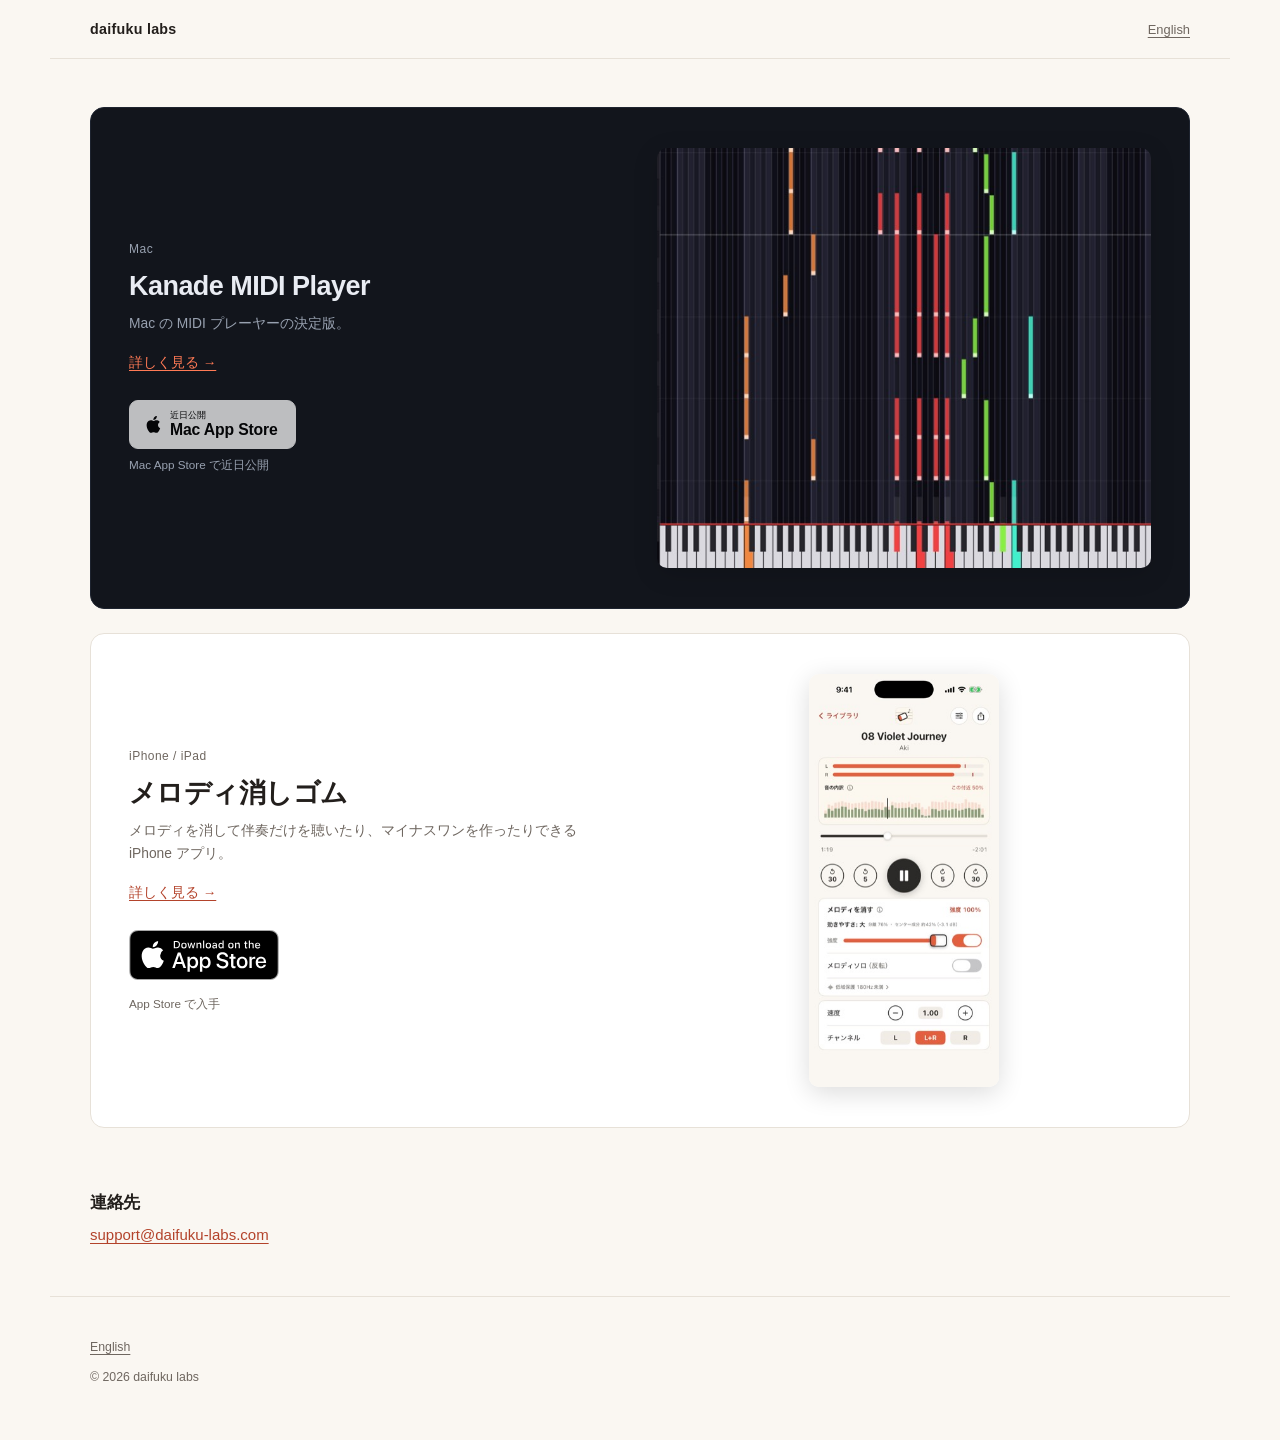
==== index.html @ a234b211 "deploy 2026-09-22 source: 787e659" ====
<!DOCTYPE html>
<html lang="ja">
<head>
<meta charset="utf-8">
<meta name="viewport" content="width=device-width, initial-scale=1">
<title>daifuku labs｜iPhone と Mac のアプリ</title>
<meta name="description" content="メロディ消しゴム（iPhone）と Kanade MIDI Player（Mac）を作っています。">
<link rel="canonical" href="https://daifuku-labs.com/">
<link rel="alternate" hreflang="ja" href="https://daifuku-labs.com/">
<link rel="alternate" hreflang="en" href="https://daifuku-labs.com/en/">
<link rel="alternate" hreflang="x-default" href="https://daifuku-labs.com/en/">
<meta property="og:type" content="website">
<meta property="og:site_name" content="daifuku labs">
<meta property="og:title" content="daifuku labs｜iPhone と Mac のアプリ">
<meta property="og:description" content="メロディ消しゴム（iPhone）と Kanade MIDI Player（Mac）を作っています。">
<meta property="og:url" content="https://daifuku-labs.com/">
<meta property="og:image" content="https://daifuku-labs.com/assets/og/top.jpg">
<meta property="og:locale" content="ja_JP">
<meta name="twitter:card" content="summary_large_image">
<link rel="stylesheet" href="/assets/site.css">
<script defer src="https://static.cloudflareinsights.com/beacon.min.js" data-cf-beacon='{"token": "9dd29a2d1fa041be908ff33ad7f03ffd"}'></script>
</head>
<body class="tone-y p-top">
<a class="skip" href="#main">本文へスキップ</a>
<header class="nav"><h1 class="brand"><a href="/">daifuku labs</a></h1><nav class="navlinks"><a href="/en/" hreflang="en" lang="en">English</a></nav></header>
<main id="main">
<section class="rows">
  <article class="row kanade">
    <div class="row-txt">
      <p class="plat">Mac</p>
      <h2><a href="/kanade/">Kanade MIDI Player</a></h2>
      <p class="tag">Mac の MIDI プレーヤーの決定版。</p>
      <p class="more"><a href="/kanade/">詳しく見る &rarr;</a></p>
      <div class="cta"><span class="badge-wrap soon"><a class="badge badge-mac" data-href="KANADE_APP_STORE_URL?pt=PROVIDER_TOKEN&amp;ct=site-top-card&amp;mt=8"><svg class="b-apple" viewBox="0 0 16 20" aria-hidden="true" focusable="false"><path fill="currentColor" d="M13.2 10.6c0-2 1.6-3 1.7-3.1-0.9-1.4-2.4-1.5-2.9-1.6-1.2-0.1-2.4 0.7-3 0.7-0.6 0-1.6-0.7-2.6-0.7-1.3 0-2.6 0.8-3.3 2-1.4 2.4-0.4 6 1 8 0.7 1 1.5 2.1 2.5 2 1 0 1.4-0.6 2.6-0.61.2 0 1.5 0.6 2.6 0.6 1.1 0 1.8-1 2.4-2 0.8-1.1 1.1-2.2 1.1-2.3 0 0-2.1-0.8-2.1-3zM11.3 4.6c0.5-0.7 0.9-1.6 0.8-2.6-0.8 0-1.8 0.5-2.4 1.2-0.5 0.6-1 1.6-0.8 2.5 0.9 0.1 1.8-0.4 2.4-1.1z"/></svg><span class="b-txt"><small><span class="n-soon">近日公開</span><span class="n-live">Download on the</span></small><b>Mac App Store</b></span></a><span class="badge-note"><span class="n-soon">Mac App Store で近日公開</span><span class="n-live">Mac App Store で入手</span></span></span></div>
    </div>
    <figure class="row-img mac"><img class="" src="/assets/img/kanade/hero-still.jpg" srcset="/assets/img/kanade/hero-still.jpg 1x, /assets/img/kanade/hero-still@2x.jpg 2x" width="620" height="528" alt="鍵盤に向かって落ちてくるノーツ" decoding="async"></figure>
  </article>
  <article class="row melody-eraser">
    <div class="row-txt">
      <p class="plat">iPhone / iPad</p>
      <h2><a href="/melody-eraser/">メロディ消しゴム</a></h2>
      <p class="tag">メロディを消して伴奏だけを聴いたり、マイナスワンを作ったりできる iPhone アプリ。</p>
      <p class="more"><a href="/melody-eraser/">詳しく見る &rarr;</a></p>
      <div class="cta"><span class="badge-wrap"><a class="badge" href="https://apps.apple.com/app/apple-store/id6797349496?pt=129254985&amp;ct=site&amp;mt=8"><img src="/assets/img/appstore-badge.svg" alt="App Store で入手" width="150" height="50"></a><span class="badge-note">App Store で入手</span></span></div>
    </div>
    <figure class="row-img phone"><img class="" src="/assets/img/melody-eraser/player.jpg" srcset="/assets/img/melody-eraser/player.jpg 1x, /assets/img/melody-eraser/player@2x.jpg 2x" width="300" height="652" alt="再生画面の「メロディを消す」カード。強度スライダが 100% になっている" loading="lazy" decoding="async"></figure>
  </article>
</section>
<section class="contact"><h2>連絡先</h2><p><a href="mailto:support@daifuku-labs.com">support@daifuku-labs.com</a></p></section>
</main>
<footer class="foot"><nav><a href="/en/">English</a></nav><p class="copy">&copy; 2026 daifuku labs</p></footer>
</body>
</html>
---- assets/site.css ----
/* daifuku-labs.com — 製品紹介ページの共通スタイル
 *
 * マークアップは 2 つのトーンで共通。見た目は <body> のクラス 1 つで切り替える。
 *   .tone-y … 採用案（製品ごとに世界観。トップ＝紙色／メロディ消しゴム＝暖色／Kanade＝ダーク。
 *              画像とテキストの左右交互。スマホ幅では画面下に固定の App Store バッジ）
 *   .tone-x … 予備案（全ページ白基調で統一。中央揃えの縦積み。固定バッジなし）
 * 製品ごとの色は .p-top / .p-melody-eraser / .p-kanade が担う。
 * JavaScript は使わない。固定バッジは position: sticky だけで実現している。
 */

/* ───────────────────────────────── 土台 */
:root { color-scheme: light; }
*, *::before, *::after { box-sizing: border-box; }
html { -webkit-text-size-adjust: 100%; }

body {
  margin: 0;
  font: 15px/1.7 -apple-system, BlinkMacSystemFont, "Hiragino Sans", "Yu Gothic", sans-serif;
  background: var(--bg);
  color: var(--fg);
}
img, video { display: block; width: 100%; height: auto; }
a { color: inherit; text-decoration: none; }
h1, h2 { letter-spacing: -.02em; line-height: 1.28; margin: 0; font-weight: 700; }
p { margin: .6em 0 0; }

.skip { position: absolute; left: -9999px; }
.skip:focus { left: 16px; top: 10px; z-index: 10; background: var(--fg); color: var(--bg);
              padding: 8px 14px; border-radius: 6px; }

/* ───────────────────────────────── トーン（色） */
.tone-x { --bg: #fff; --fg: #1d1d1f; --sub: #6e6e73; --acc: #b3432b;
          --card: #f5f5f7; --line: #e3e0dc; --shadow: 0 6px 26px rgba(0,0,0,.14);
          --sticky-bg: rgba(255,255,255,.93); }
.tone-y { --bg: #faf7f2; --fg: #231f1c; --sub: #6f6760; --acc: #b3432b;
          --card: #fff; --line: #e7e1d8; --shadow: 0 6px 26px rgba(0,0,0,.14);
          --sticky-bg: rgba(255,255,255,.93); }
.tone-y.p-melody-eraser { --bg: #faf6f0; }
.tone-y.p-kanade { --bg: #0c0e13; --card: #151922; --fg: #e9ecf3; --sub: #98a1b0;
                   --line: #232936; --acc: #ff7a55; --shadow: 0 10px 40px rgba(0,0,0,.6);
                   --sticky-bg: rgba(12,14,19,.93); color-scheme: dark; }

/* ───────────────────────────────── 共通の部品 */
.nav { display: flex; justify-content: space-between; align-items: center;
       padding: 14px 20px; border-bottom: 1px solid var(--line); }
.brand { font-weight: 600; font-size: .95em; letter-spacing: .02em; }
/* トップ 2 本だけ、ヘッダーのブランド名が h1（製品ページと違ってヒーローに見出しが無く、
   このままでは h1 のないページになる）。font-size / font-weight / letter-spacing / margin は
   上の .brand と h1, h2 の指定がそのまま効くので、残る line-height 1.28 だけを打ち消して
   他ページの a.brand とまったく同じ描画に戻す。 */
h1.brand { line-height: inherit; }
.navlinks a { font-size: .86em; color: var(--sub); text-decoration: underline;
              text-underline-offset: 3px; }
.eyebrow { font-size: .82em; color: var(--sub); margin: 0 0 .9em; letter-spacing: .04em; }
.sub { color: var(--sub); font-size: 1.02em; margin-top: .9em; }
.plat { font-size: .8em; color: var(--sub); margin: 0; letter-spacing: .04em; }

/* App Store バッジ。メロディ消しゴムは Apple 公式バッジ SVG、
   Kanade は審査中なのでリンクにしていない（.soon が外れると入手表記に変わる）。 */
.cta { margin-top: 1.7em; }
.badge-wrap { display: inline-block; }
.badge { display: inline-flex; align-items: center; gap: 9px; }
.badge img { width: 150px; height: 50px; }
.badge-mac { background: #000; color: #fff; border: 1px solid #000; border-radius: 9px;
             padding: 9px 17px 9px 14px; }
.tone-y.p-kanade .badge-mac { background: #fff; color: #000; border-color: #fff; }
.b-apple { width: 17px; height: 21px; flex: none; }
.b-txt { display: block; text-align: left; line-height: 1.14; }
.b-txt small { display: block; font-size: .62em; letter-spacing: .01em; }
.b-txt b { display: block; font-size: 1.05em; font-weight: 600; letter-spacing: -.01em; }
.badge-note { display: block; font-size: .78em; color: var(--sub); margin-top: .5em; }
/* バッジ直下の補足行が 2 行続くとき（入手表記＋対応言語）は 2 行目を詰める */
.badge-note + .badge-note { margin-top: .15em; }
.badge-wrap.soon .badge { opacity: .72; cursor: default; }
.badge-wrap.soon .n-live { display: none; }
.badge-wrap:not(.soon) .n-soon { display: none; }

/* スクリーンショット */
.shot { margin: 0; }
.shot img, .shot video { border-radius: 14px; }
.shot.phone { max-width: 250px; margin-inline: auto; }
.shot.phone img { border-radius: 20px; box-shadow: var(--shadow); }
.shot.wide { max-width: 440px; margin-inline: auto; }
.shot.mac img, .shot.mac video, .shot.macnarrow img { box-shadow: var(--shadow); }
.tone-y.p-kanade .shot img, .tone-y.p-kanade .shot video { border-radius: 10px; }
.shot.macnarrow { max-width: 440px; margin-inline: auto; }

/* 対応形式の表 */
.fmt { list-style: none; padding: 0; margin: 1.4em 0 0; }
.fmt li { display: flex; gap: 14px; padding: 11px 0; border-top: 1px solid var(--line);
          font-size: .93em; }
.fmt li b { min-width: 74px; }
.fmt li span { color: var(--sub); font-family: ui-monospace, Menlo, monospace; font-size: .92em; }

/* フッタ */
.foot { padding: 34px 20px 44px; border-top: 1px solid var(--line); margin-top: 48px;
        font-size: .82em; color: var(--sub); }
.foot .fine, .foot .tm { margin: 0 0 1em; line-height: 1.7; max-width: 62em; }
.foot nav { margin-bottom: .8em; }
.foot nav a { display: inline-block; margin-right: 16px; text-decoration: underline;
              text-underline-offset: 3px; }
.foot .copy { margin: 0; }

/* スマホ幅だけ画面下に固定する CTA（案 Y のみ・JS なし） */
.sticky-cta { position: sticky; bottom: 0; background: var(--sticky-bg);
              -webkit-backdrop-filter: blur(12px); backdrop-filter: blur(12px);
              border-top: 1px solid var(--line); padding: 10px 16px; text-align: center; }
.sticky-cta .badge-note { display: none; }
.tone-x .sticky-cta { display: none; }

/* ───────────────────────────────── 案 Y の配置 */
.tone-y .tophero { padding: 64px 22px 12px; }
.tone-y .tophero h1 { font-size: 2.1em; }
.tone-y .rows { padding: 22px 22px 0; display: grid; gap: 18px; }
/* 見出しを置かないトップ（.rows が main の先頭）では、ヘッダ直下の余白をここで作る */
main > .rows:first-child { padding-top: 26px; }
.tone-y .row { background: var(--card); border: 1px solid var(--line); border-radius: 14px;
               padding: 26px 22px; overflow: hidden; }
.tone-y .row.kanade { background: #12151c; border-color: #1e2430; color: #e9ecf3;
                      --sub: #98a1b0; --acc: #ff7a55; }
.tone-y .row.kanade .badge-mac { background: #fff; color: #000; border-color: #fff; }
.tone-y .row h2 { font-size: 1.25em; margin-top: .35em; }
.tone-y .row .tag { color: var(--sub); font-size: .92em; }
.tone-y .row .more { margin-top: .9em; }
.tone-y .row .more a { color: var(--acc); font-size: .9em; text-decoration: underline;
                       text-underline-offset: 3px; }
.tone-y .row-img { margin: 1.6em 0 0; }
.tone-y .row-img.phone { max-width: 150px; }
.tone-y .row-img img { border-radius: 10px; box-shadow: var(--shadow); }
.tone-y .contact { padding: 46px 22px 0; }
.tone-y .contact h2 { font-size: 1.1em; }
.tone-y .contact a { color: var(--acc); text-decoration: underline; text-underline-offset: 3px; }

.tone-y .hero { padding: 54px 22px 0; }
.tone-y .hero h1 { font-size: 2.2em; }
.tone-y .heroshot { margin-top: 2.4em; }
.tone-y .feat { padding: 56px 22px 0; }
.tone-y .feat h2 { font-size: 1.5em; }
.tone-y .feat p { color: var(--sub); }
.tone-y .feat .shot { margin-top: 1.5em; }
.tone-y .fmt-sec { padding: 56px 22px 0; }
.tone-y .fmt-sec h2 { font-size: 1.5em; }
.tone-y .close { padding: 64px 22px 54px; margin-top: 60px; background: var(--card);
                 text-align: center; }
.tone-y.p-kanade .close { background: #12151c; }
.tone-y .close h2 { font-size: 1.5em; }
.tone-y .close p { color: var(--sub); }

/* ───────────────────────────────── 案 X の配置（中央揃え・縦積み・トーン統一） */
.tone-x .tophero { padding: 62px 22px 10px; text-align: center; }
.tone-x .tophero h1 { font-size: 2.05em; }
.tone-x .tophero .sub { max-width: 30em; margin-inline: auto; }
.tone-x .rows { padding: 26px 22px 0; display: grid; gap: 22px; }
.tone-x .row { background: var(--card); border-radius: 16px; padding: 30px 24px 26px;
               text-align: center; }
.tone-x .row h2 { font-size: 1.22em; margin-top: 1em; }
.tone-x .row .tag { color: var(--sub); font-size: .92em; }
.tone-x .row .more a { color: var(--acc); font-size: .9em; }
.tone-x .row-img { margin: 0 0 .4em; }
.tone-x .row-img.phone { max-width: 160px; margin-inline: auto; }
.tone-x .row-img img { border-radius: 12px; }
.tone-x .contact { padding: 46px 22px 0; text-align: center; }
.tone-x .contact h2 { font-size: 1.1em; }
.tone-x .contact a { color: var(--acc); text-decoration: underline; text-underline-offset: 3px; }

.tone-x .hero { padding: 62px 22px 10px; text-align: center; }
.tone-x .hero h1 { font-size: 2.05em; }
.tone-x .hero .cta { margin-bottom: 2.6em; }
.tone-x .heroshot { margin-top: 2.2em; }
.tone-x .feat { padding: 62px 22px 0; text-align: center; max-width: 720px;
                margin-inline: auto; }
.tone-x .feat h2 { font-size: 1.55em; }
.tone-x .feat p { color: var(--sub); max-width: 30em; margin-inline: auto; }
.tone-x .feat .shot { margin-top: 1.8em; }
.tone-x .fmt-sec { padding: 62px 22px 0; max-width: 620px; margin-inline: auto;
                   text-align: center; }
.tone-x .fmt-sec h2 { font-size: 1.55em; }
.tone-x .fmt li { text-align: left; }
.tone-x .close { padding: 76px 22px 20px; text-align: center; background: var(--card);
                 margin-top: 68px; }
.tone-x .close h2 { font-size: 1.5em; }
.tone-x .close p { color: var(--sub); }

/* ───────────────────────────────── 広い画面 */
@media (min-width: 700px) {
  .nav { padding: 16px 40px; }
  .foot { padding: 40px 40px 52px; }

  /* 案 Y: 左右交互の 2 カラム。固定バッジは出さない */
  .tone-y .tophero { padding: 96px 40px 20px; }
  .tone-y .tophero h1 { font-size: 3.2em; }
  .tone-y .tophero .sub { max-width: 34em; }
  .tone-y .rows { padding: 34px 40px 0; gap: 24px; }
  main > .rows:first-child { padding-top: 48px; }
  .tone-y .row { display: grid; grid-template-columns: 1fr 1fr; gap: 34px; align-items: center;
                 padding: 40px 38px; }
  .tone-y .row h2 { font-size: 1.8em; }
  .tone-y .row-img { margin: 0; }
  .tone-y .row-img.phone { max-width: 190px; margin-inline: auto; }
  .tone-y .contact { padding: 64px 40px 0; }
  .tone-y .hero { display: grid; grid-template-columns: 1fr 1.15fr; gap: 40px;
                  align-items: center; padding: 84px 40px 0; }
  .tone-y .hero h1 { font-size: 3.3em; }
  .tone-y .heroshot { margin-top: 0; }
  .tone-y .heroshot.phone { max-width: 268px; }
  .tone-y .feat { display: grid; grid-template-columns: 1fr 1.2fr; gap: 44px;
                  align-items: center; padding: 96px 40px 0; }
  .tone-y .feat.rev .feat-txt { order: 2; }
  .tone-y .feat h2 { font-size: 2em; }
  .tone-y .feat .shot { margin-top: 0; }
  .tone-y .feat .shot.phone { max-width: 260px; }
  .tone-y .feat .shot.wide { max-width: 100%; }
  .tone-y .fmt-sec { padding: 96px 40px 0; max-width: 620px; }
  .tone-y .close { padding: 96px 40px 84px; }
  .tone-y .close h2 { font-size: 2.2em; }
  .tone-y .sticky-cta { display: none; }

  /* 案 X: 中央揃えのまま余白と文字を大きく */
  .tone-x .hero h1, .tone-x .tophero h1 { font-size: 3.1em; }
  .tone-x .hero, .tone-x .tophero { padding-top: 88px; }
  .tone-x .feat h2 { font-size: 2.05em; }
  .tone-x .feat { padding-top: 92px; }
  .tone-x .shot.phone { max-width: 292px; }
  .tone-x .shot.wide { max-width: 560px; }
  .tone-x .shot.mac { max-width: 860px; margin-inline: auto; }
  .tone-x .rows { grid-template-columns: 1fr 1fr; padding: 40px 34px 0; gap: 28px;
                  align-items: start; }
  .tone-x .close h2 { font-size: 2em; }
}

/* 画面全体の幅を抑える（大きいディスプレイで 1 行が長くなりすぎないように） */
@media (min-width: 1280px) {
  .nav, main > section, .foot { max-width: 1180px; margin-inline: auto; }
  .tone-y .close, .tone-x .close { max-width: none; }
  .tone-y .close > *, .tone-x .close > * { max-width: 1180px; margin-inline: auto; }
}
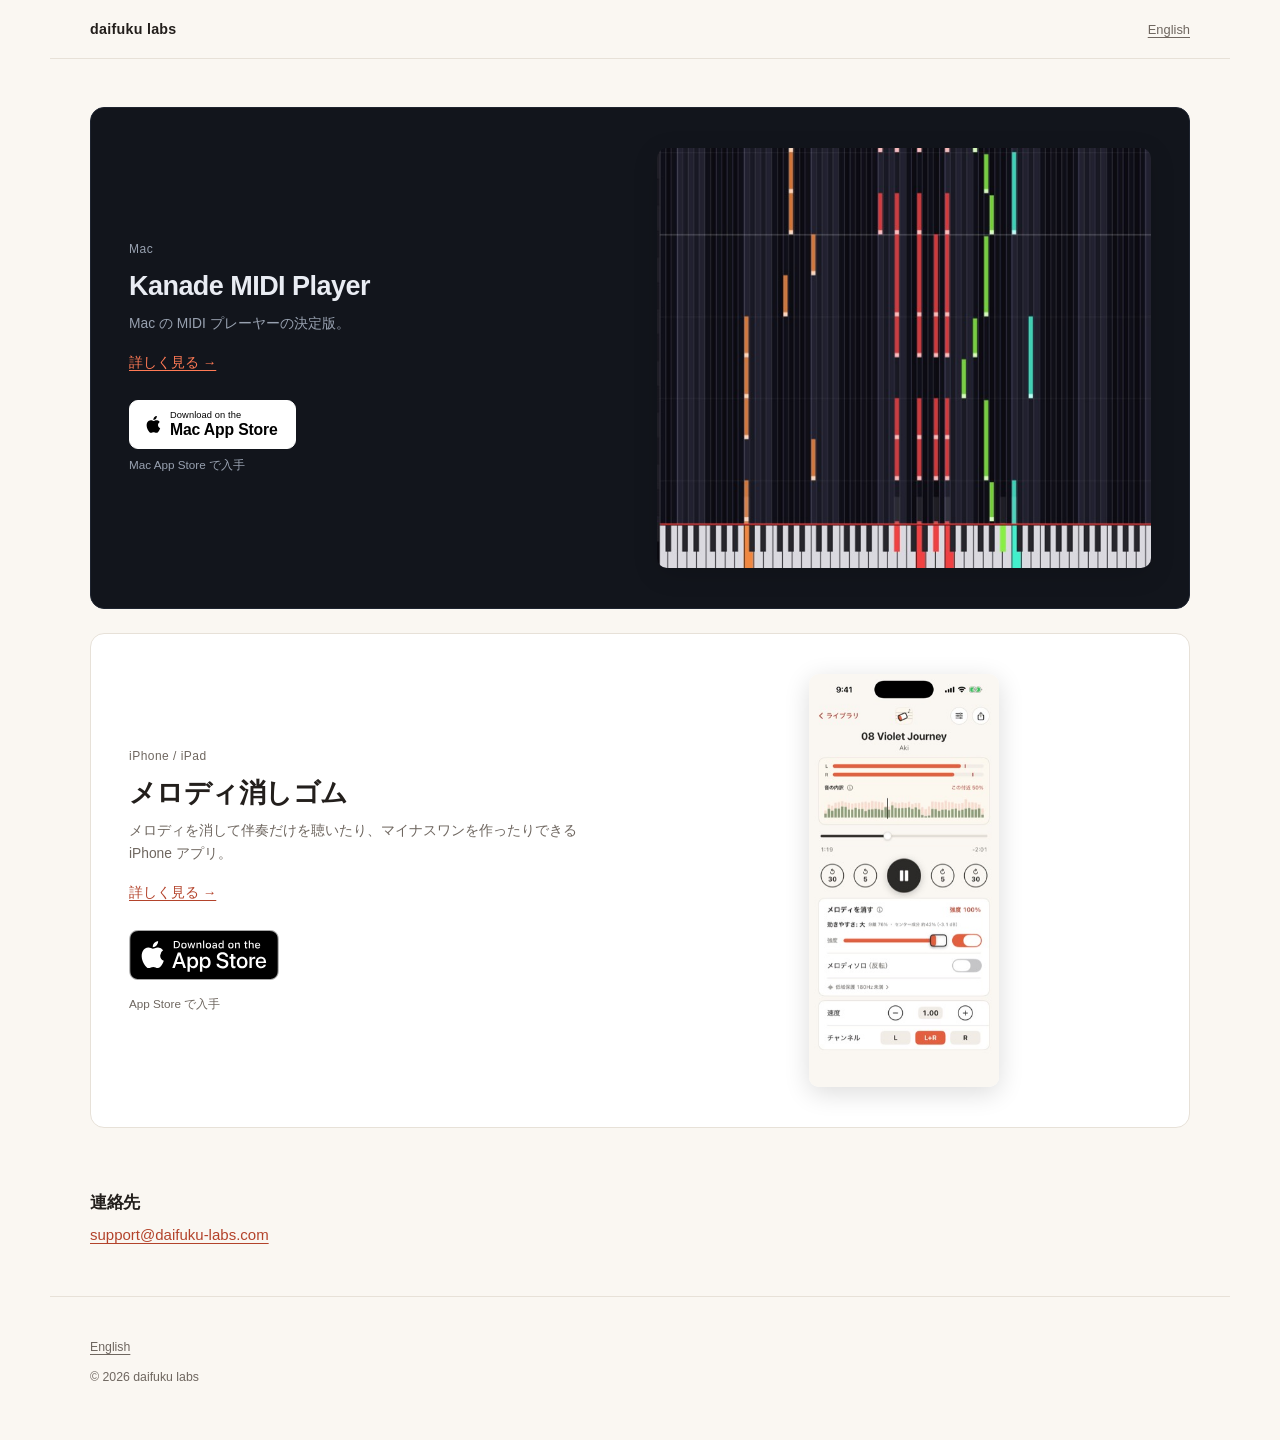
==== commit bdbc9eb4: "deploy 2026-09-24 source: b6c77bb" ====
--- a/index.html
+++ b/index.html
@@ -31,7 +31,7 @@
       <h2><a href="/kanade/">Kanade MIDI Player</a></h2>
       <p class="tag">Mac の MIDI プレーヤーの決定版。</p>
       <p class="more"><a href="/kanade/">詳しく見る &rarr;</a></p>
-      <div class="cta"><span class="badge-wrap soon"><a class="badge badge-mac" data-href="KANADE_APP_STORE_URL?pt=PROVIDER_TOKEN&amp;ct=site-top-card&amp;mt=8"><svg class="b-apple" viewBox="0 0 16 20" aria-hidden="true" focusable="false"><path fill="currentColor" d="M13.2 10.6c0-2 1.6-3 1.7-3.1-0.9-1.4-2.4-1.5-2.9-1.6-1.2-0.1-2.4 0.7-3 0.7-0.6 0-1.6-0.7-2.6-0.7-1.3 0-2.6 0.8-3.3 2-1.4 2.4-0.4 6 1 8 0.7 1 1.5 2.1 2.5 2 1 0 1.4-0.6 2.6-0.61.2 0 1.5 0.6 2.6 0.6 1.1 0 1.8-1 2.4-2 0.8-1.1 1.1-2.2 1.1-2.3 0 0-2.1-0.8-2.1-3zM11.3 4.6c0.5-0.7 0.9-1.6 0.8-2.6-0.8 0-1.8 0.5-2.4 1.2-0.5 0.6-1 1.6-0.8 2.5 0.9 0.1 1.8-0.4 2.4-1.1z"/></svg><span class="b-txt"><small><span class="n-soon">近日公開</span><span class="n-live">Download on the</span></small><b>Mac App Store</b></span></a><span class="badge-note"><span class="n-soon">Mac App Store で近日公開</span><span class="n-live">Mac App Store で入手</span></span></span></div>
+      <div class="cta"><span class="badge-wrap"><a class="badge badge-mac" href="https://apps.apple.com/app/apple-store/id6810732463?pt=129254985&amp;ct=site&amp;mt=12"><svg class="b-apple" viewBox="0 0 16 20" aria-hidden="true" focusable="false"><path fill="currentColor" d="M13.2 10.6c0-2 1.6-3 1.7-3.1-0.9-1.4-2.4-1.5-2.9-1.6-1.2-0.1-2.4 0.7-3 0.7-0.6 0-1.6-0.7-2.6-0.7-1.3 0-2.6 0.8-3.3 2-1.4 2.4-0.4 6 1 8 0.7 1 1.5 2.1 2.5 2 1 0 1.4-0.6 2.6-0.61.2 0 1.5 0.6 2.6 0.6 1.1 0 1.8-1 2.4-2 0.8-1.1 1.1-2.2 1.1-2.3 0 0-2.1-0.8-2.1-3zM11.3 4.6c0.5-0.7 0.9-1.6 0.8-2.6-0.8 0-1.8 0.5-2.4 1.2-0.5 0.6-1 1.6-0.8 2.5 0.9 0.1 1.8-0.4 2.4-1.1z"/></svg><span class="b-txt"><small><span class="n-soon">近日公開</span><span class="n-live">Download on the</span></small><b>Mac App Store</b></span></a><span class="badge-note"><span class="n-soon">Mac App Store で近日公開</span><span class="n-live">Mac App Store で入手</span></span></span></div>
     </div>
     <figure class="row-img mac"><img class="" src="/assets/img/kanade/hero-still.jpg" srcset="/assets/img/kanade/hero-still.jpg 1x, /assets/img/kanade/hero-still@2x.jpg 2x" width="620" height="528" alt="鍵盤に向かって落ちてくるノーツ" decoding="async"></figure>
   </article>
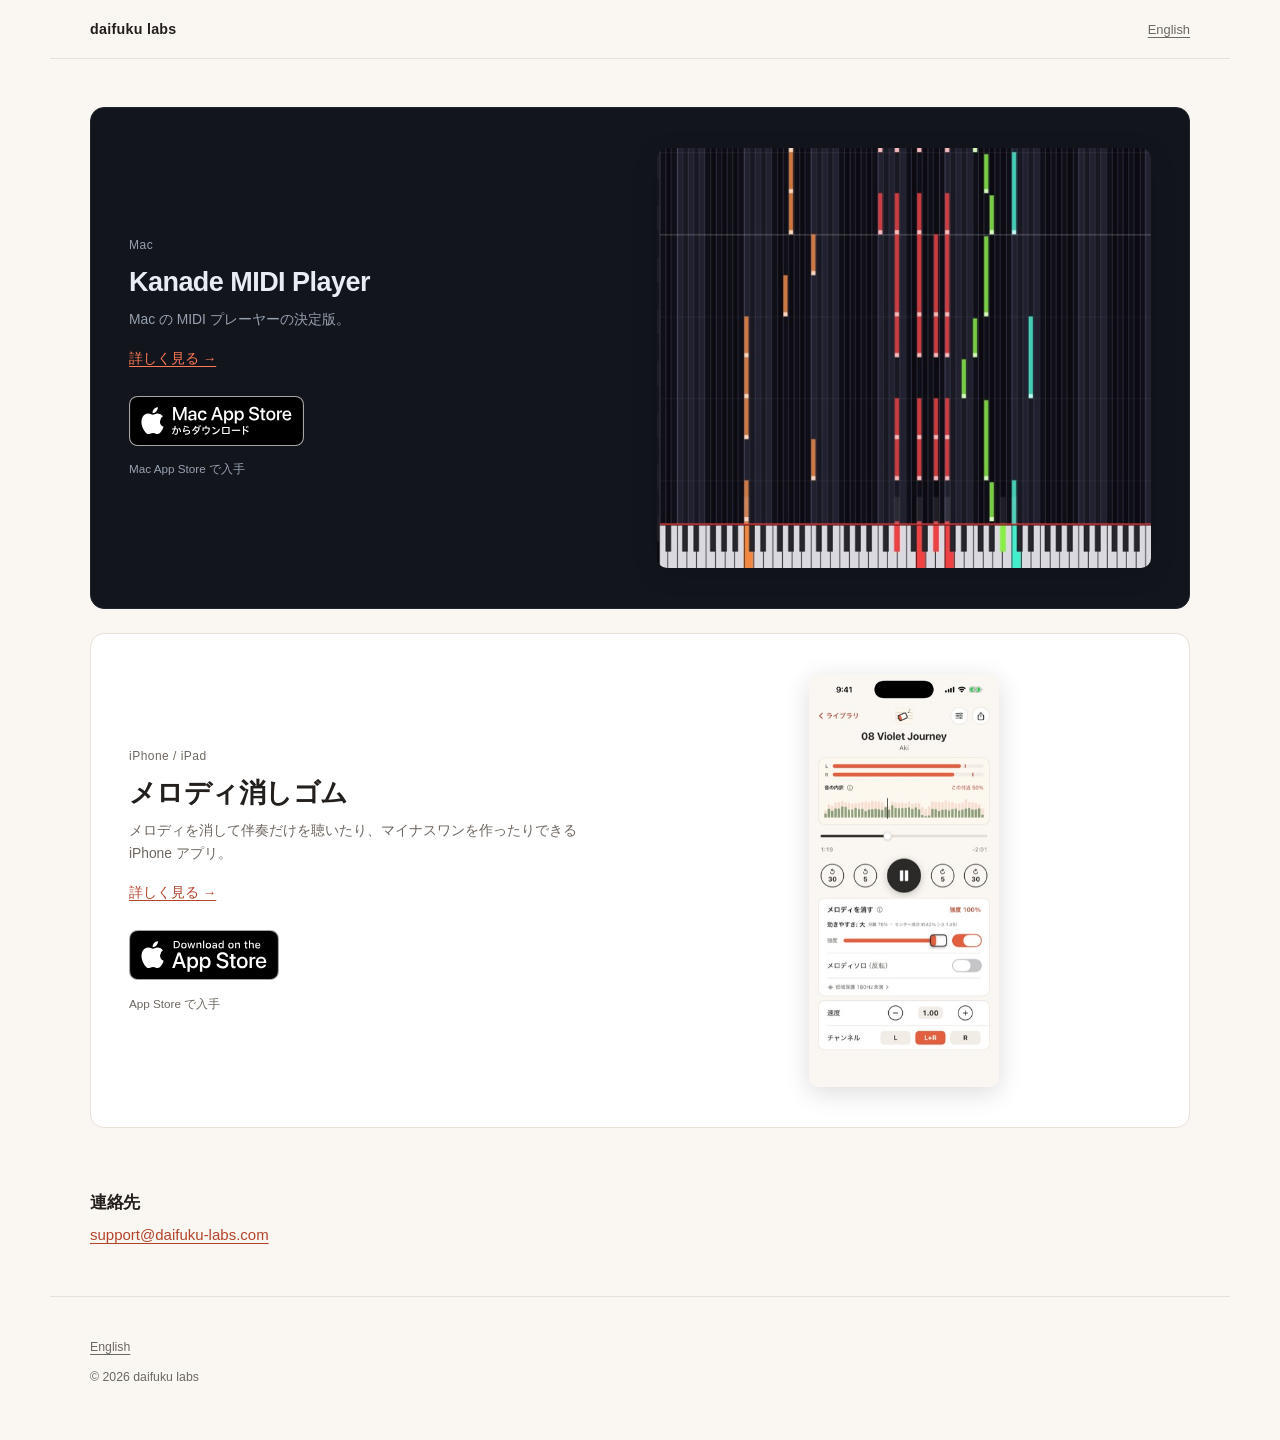
==== commit 2c663d61: "deploy 2026-09-24 source: e27c99b" ====
--- a/index.html
+++ b/index.html
@@ -31,7 +31,7 @@
       <h2><a href="/kanade/">Kanade MIDI Player</a></h2>
       <p class="tag">Mac の MIDI プレーヤーの決定版。</p>
       <p class="more"><a href="/kanade/">詳しく見る &rarr;</a></p>
-      <div class="cta"><span class="badge-wrap"><a class="badge badge-mac" href="https://apps.apple.com/app/apple-store/id6810732463?pt=129254985&amp;ct=site&amp;mt=12"><svg class="b-apple" viewBox="0 0 16 20" aria-hidden="true" focusable="false"><path fill="currentColor" d="M13.2 10.6c0-2 1.6-3 1.7-3.1-0.9-1.4-2.4-1.5-2.9-1.6-1.2-0.1-2.4 0.7-3 0.7-0.6 0-1.6-0.7-2.6-0.7-1.3 0-2.6 0.8-3.3 2-1.4 2.4-0.4 6 1 8 0.7 1 1.5 2.1 2.5 2 1 0 1.4-0.6 2.6-0.61.2 0 1.5 0.6 2.6 0.6 1.1 0 1.8-1 2.4-2 0.8-1.1 1.1-2.2 1.1-2.3 0 0-2.1-0.8-2.1-3zM11.3 4.6c0.5-0.7 0.9-1.6 0.8-2.6-0.8 0-1.8 0.5-2.4 1.2-0.5 0.6-1 1.6-0.8 2.5 0.9 0.1 1.8-0.4 2.4-1.1z"/></svg><span class="b-txt"><small><span class="n-soon">近日公開</span><span class="n-live">Download on the</span></small><b>Mac App Store</b></span></a><span class="badge-note"><span class="n-soon">Mac App Store で近日公開</span><span class="n-live">Mac App Store で入手</span></span></span></div>
+      <div class="cta"><span class="badge-wrap"><a class="badge" href="https://apps.apple.com/app/apple-store/id6810732463?pt=129254985&amp;ct=site&amp;mt=12"><img src="/assets/img/mac-appstore-badge-ja.svg" alt="Mac App Store でダウンロード" width="175" height="50"></a><span class="badge-note">Mac App Store で入手</span></span></div>
     </div>
     <figure class="row-img mac"><img class="" src="/assets/img/kanade/hero-still.jpg" srcset="/assets/img/kanade/hero-still.jpg 1x, /assets/img/kanade/hero-still@2x.jpg 2x" width="620" height="528" alt="鍵盤に向かって落ちてくるノーツ" decoding="async"></figure>
   </article>
--- a/assets/site.css
+++ b/assets/site.css
@@ -55,25 +55,16 @@
 .sub { color: var(--sub); font-size: 1.02em; margin-top: .9em; }
 .plat { font-size: .8em; color: var(--sub); margin: 0; letter-spacing: .04em; }
 
-/* App Store バッジ。メロディ消しゴムは Apple 公式バッジ SVG、
-   Kanade は審査中なのでリンクにしていない（.soon が外れると入手表記に変わる）。 */
+/* App Store バッジ。どちらも Apple 公式バッジ SVG（原寸は高さ 40）。
+   iOS（メロディ消しゴム）と Mac（Kanade）で幅が違うため、高さ 50px に揃えて幅は比率なりにする
+   （HTML の width/height 属性は比率の指定。iOS 150×50・Mac 英語 195×50・日本語 175×50）。 */
 .cta { margin-top: 1.7em; }
 .badge-wrap { display: inline-block; }
 .badge { display: inline-flex; align-items: center; gap: 9px; }
-.badge img { width: 150px; height: 50px; }
-.badge-mac { background: #000; color: #fff; border: 1px solid #000; border-radius: 9px;
-             padding: 9px 17px 9px 14px; }
-.tone-y.p-kanade .badge-mac { background: #fff; color: #000; border-color: #fff; }
-.b-apple { width: 17px; height: 21px; flex: none; }
-.b-txt { display: block; text-align: left; line-height: 1.14; }
-.b-txt small { display: block; font-size: .62em; letter-spacing: .01em; }
-.b-txt b { display: block; font-size: 1.05em; font-weight: 600; letter-spacing: -.01em; }
+.badge img { width: auto; height: 50px; }
 .badge-note { display: block; font-size: .78em; color: var(--sub); margin-top: .5em; }
 /* バッジ直下の補足行が 2 行続くとき（入手表記＋対応言語）は 2 行目を詰める */
 .badge-note + .badge-note { margin-top: .15em; }
-.badge-wrap.soon .badge { opacity: .72; cursor: default; }
-.badge-wrap.soon .n-live { display: none; }
-.badge-wrap:not(.soon) .n-soon { display: none; }
 
 /* スクリーンショット */
 .shot { margin: 0; }
@@ -118,7 +109,6 @@
                padding: 26px 22px; overflow: hidden; }
 .tone-y .row.kanade { background: #12151c; border-color: #1e2430; color: #e9ecf3;
                       --sub: #98a1b0; --acc: #ff7a55; }
-.tone-y .row.kanade .badge-mac { background: #fff; color: #000; border-color: #fff; }
 .tone-y .row h2 { font-size: 1.25em; margin-top: .35em; }
 .tone-y .row .tag { color: var(--sub); font-size: .92em; }
 .tone-y .row .more { margin-top: .9em; }
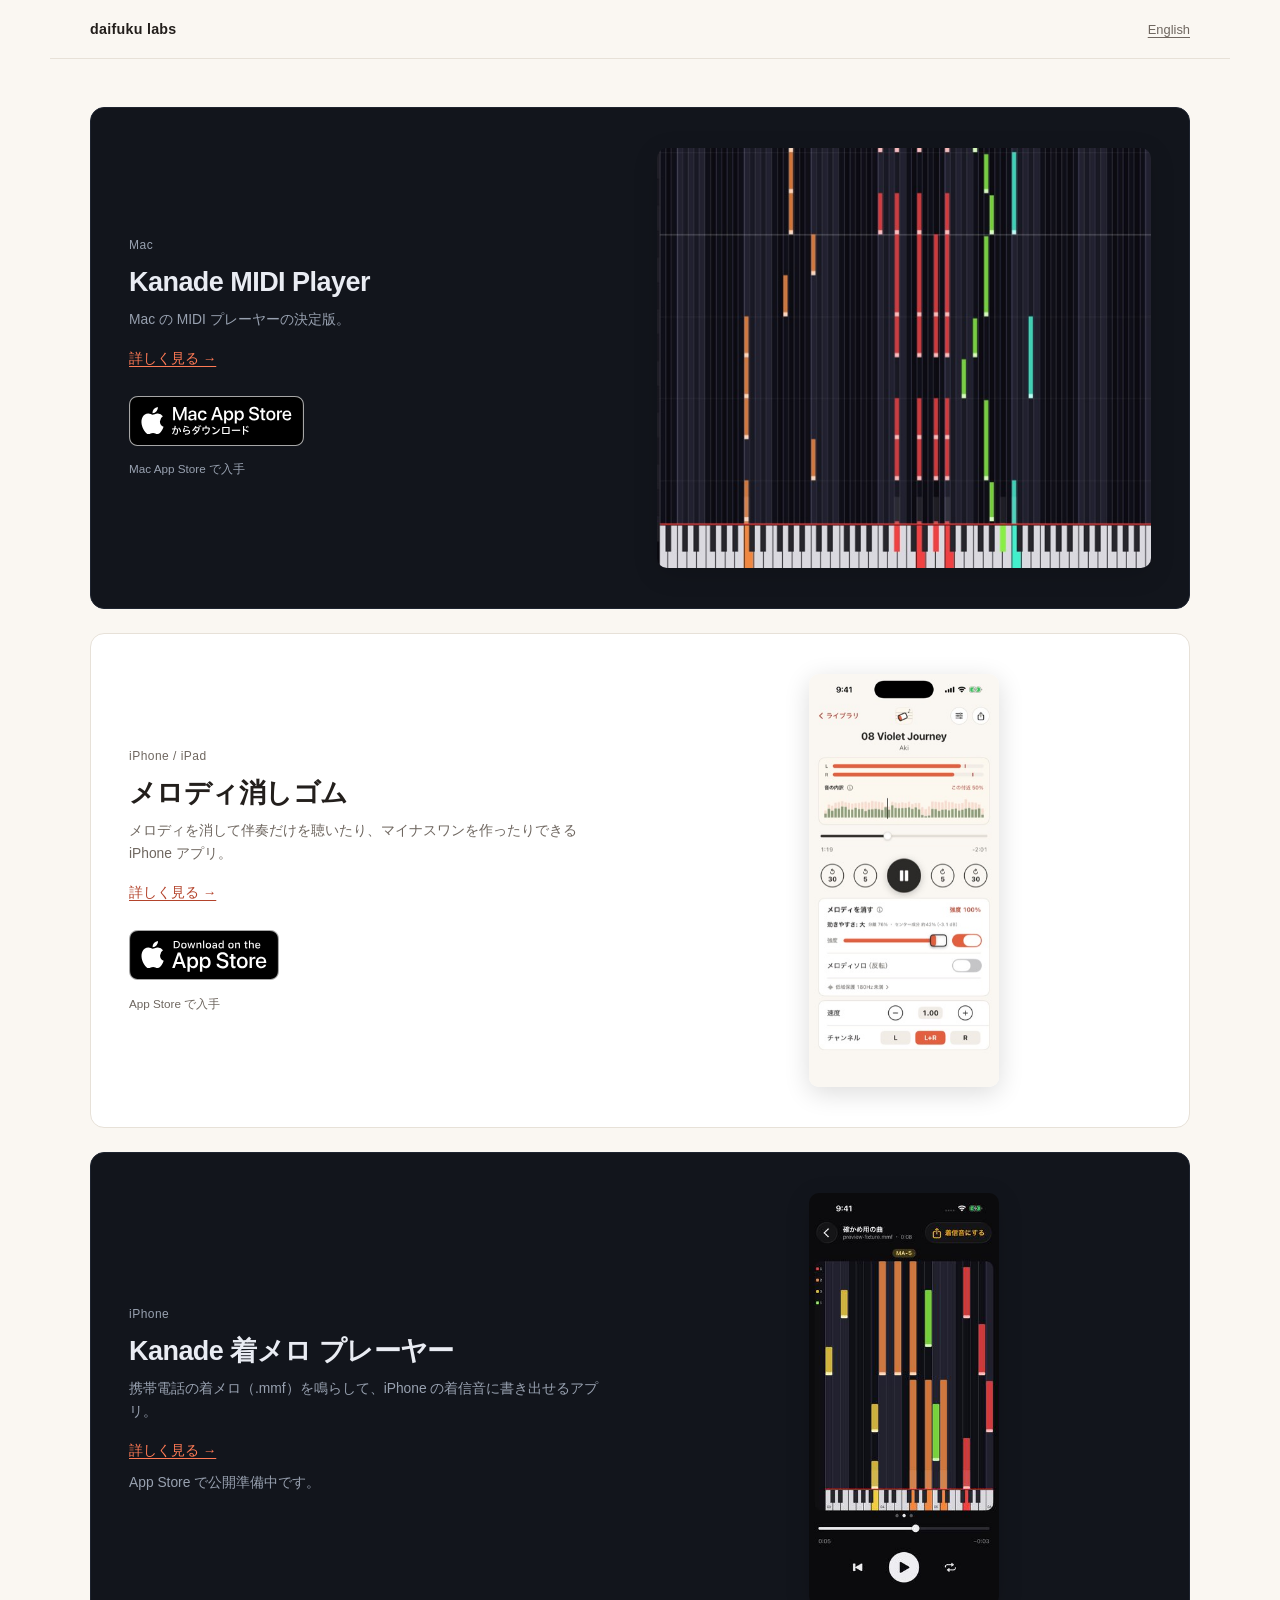
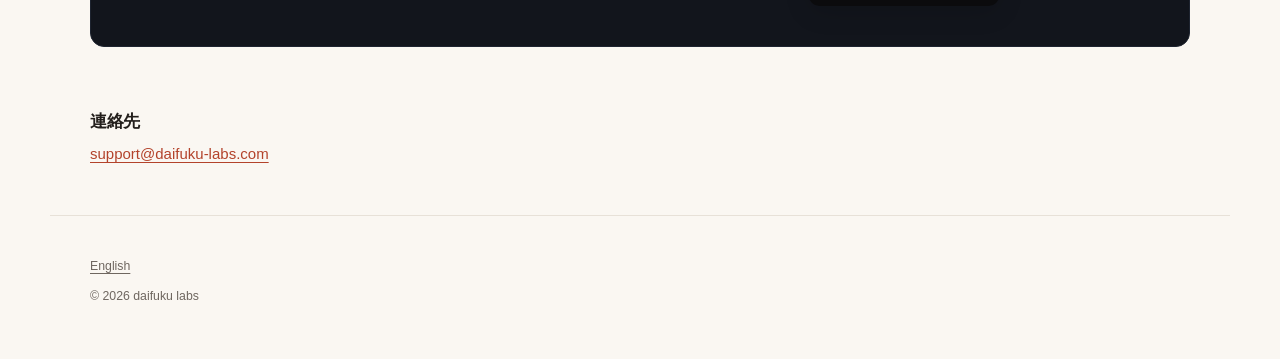
==== commit ef3c34f0: "deploy 2026-10-10 source: 70a288d" ====
--- a/index.html
+++ b/index.html
@@ -4,7 +4,7 @@
 <meta charset="utf-8">
 <meta name="viewport" content="width=device-width, initial-scale=1">
 <title>daifuku labs｜iPhone と Mac のアプリ</title>
-<meta name="description" content="メロディ消しゴム（iPhone）と Kanade MIDI Player（Mac）を作っています。">
+<meta name="description" content="Kanade MIDI Player（Mac）、メロディ消しゴム（iPhone）、Kanade 着メロ プレーヤー（iPhone）を作っています。">
 <link rel="canonical" href="https://daifuku-labs.com/">
 <link rel="alternate" hreflang="ja" href="https://daifuku-labs.com/">
 <link rel="alternate" hreflang="en" href="https://daifuku-labs.com/en/">
@@ -12,11 +12,33 @@
 <meta property="og:type" content="website">
 <meta property="og:site_name" content="daifuku labs">
 <meta property="og:title" content="daifuku labs｜iPhone と Mac のアプリ">
-<meta property="og:description" content="メロディ消しゴム（iPhone）と Kanade MIDI Player（Mac）を作っています。">
+<meta property="og:description" content="Kanade MIDI Player（Mac）、メロディ消しゴム（iPhone）、Kanade 着メロ プレーヤー（iPhone）を作っています。">
 <meta property="og:url" content="https://daifuku-labs.com/">
 <meta property="og:image" content="https://daifuku-labs.com/assets/og/top.jpg">
 <meta property="og:locale" content="ja_JP">
 <meta name="twitter:card" content="summary_large_image">
+<script type="application/ld+json">
+{
+  "@context": "https://schema.org",
+  "@type": "Organization",
+  "@id": "https://daifuku-labs.com/#organization",
+  "name": "daifuku labs",
+  "url": "https://daifuku-labs.com/",
+  "email": "support@daifuku-labs.com"
+}
+</script>
+<script type="application/ld+json">
+{
+  "@context": "https://schema.org",
+  "@type": "WebSite",
+  "name": "daifuku labs",
+  "url": "https://daifuku-labs.com/",
+  "inLanguage": "ja",
+  "publisher": {
+    "@id": "https://daifuku-labs.com/#organization"
+  }
+}
+</script>
 <link rel="stylesheet" href="/assets/site.css">
 <script defer src="https://static.cloudflareinsights.com/beacon.min.js" data-cf-beacon='{"token": "9dd29a2d1fa041be908ff33ad7f03ffd"}'></script>
 </head>
@@ -45,6 +67,17 @@
     </div>
     <figure class="row-img phone"><img class="" src="/assets/img/melody-eraser/player.jpg" srcset="/assets/img/melody-eraser/player.jpg 1x, /assets/img/melody-eraser/player@2x.jpg 2x" width="300" height="652" alt="再生画面の「メロディを消す」カード。強度スライダが 100% になっている" loading="lazy" decoding="async"></figure>
   </article>
+  <article class="row kanade-ringtone">
+    <div class="row-txt">
+      <p class="plat">iPhone</p>
+      <h2><a href="/kanade-ringtone/">Kanade 着メロ プレーヤー</a></h2>
+      <p class="tag">携帯電話の着メロ（.mmf）を鳴らして、iPhone の着信音に書き出せるアプリ。</p>
+      <p class="more"><a href="/kanade-ringtone/">詳しく見る &rarr;</a></p>
+      <!-- APPSTORE_URL: 審査通過後に App Store のバッジ（ほかのカードと同じ形）に差し替え -->
+      <p class="tag">App Store で公開準備中です。</p>
+    </div>
+    <figure class="row-img phone"><img class="" src="/assets/img/kanade-ringtone/flow.jpg" srcset="/assets/img/kanade-ringtone/flow.jpg 1x, /assets/img/kanade-ringtone/flow@2x.jpg 2x" width="300" height="652" alt="FLOW の再生画面。鍵盤に向かって色分けされたノーツが落ちてくる" loading="lazy" decoding="async"></figure>
+  </article>
 </section>
 <section class="contact"><h2>連絡先</h2><p><a href="mailto:support@daifuku-labs.com">support@daifuku-labs.com</a></p></section>
 </main>
--- a/assets/site.css
+++ b/assets/site.css
@@ -4,7 +4,7 @@
  *   .tone-y … 採用案（製品ごとに世界観。トップ＝紙色／メロディ消しゴム＝暖色／Kanade＝ダーク。
  *              画像とテキストの左右交互。スマホ幅では画面下に固定の App Store バッジ）
  *   .tone-x … 予備案（全ページ白基調で統一。中央揃えの縦積み。固定バッジなし）
- * 製品ごとの色は .p-top / .p-melody-eraser / .p-kanade が担う。
+ * 製品ごとの色は .p-top / .p-melody-eraser / .p-kanade が担う（Kanade 着メロ プレーヤーはトップのカードだけ .row.kanade と同じ色。製品ページは独自のレトロな作りで site.css を使わない）。
  * JavaScript は使わない。固定バッジは position: sticky だけで実現している。
  */
 
@@ -107,7 +107,7 @@
 main > .rows:first-child { padding-top: 26px; }
 .tone-y .row { background: var(--card); border: 1px solid var(--line); border-radius: 14px;
                padding: 26px 22px; overflow: hidden; }
-.tone-y .row.kanade { background: #12151c; border-color: #1e2430; color: #e9ecf3;
+.tone-y .row.kanade, .tone-y .row.kanade-ringtone { background: #12151c; border-color: #1e2430; color: #e9ecf3;
                       --sub: #98a1b0; --acc: #ff7a55; }
 .tone-y .row h2 { font-size: 1.25em; margin-top: .35em; }
 .tone-y .row .tag { color: var(--sub); font-size: .92em; }
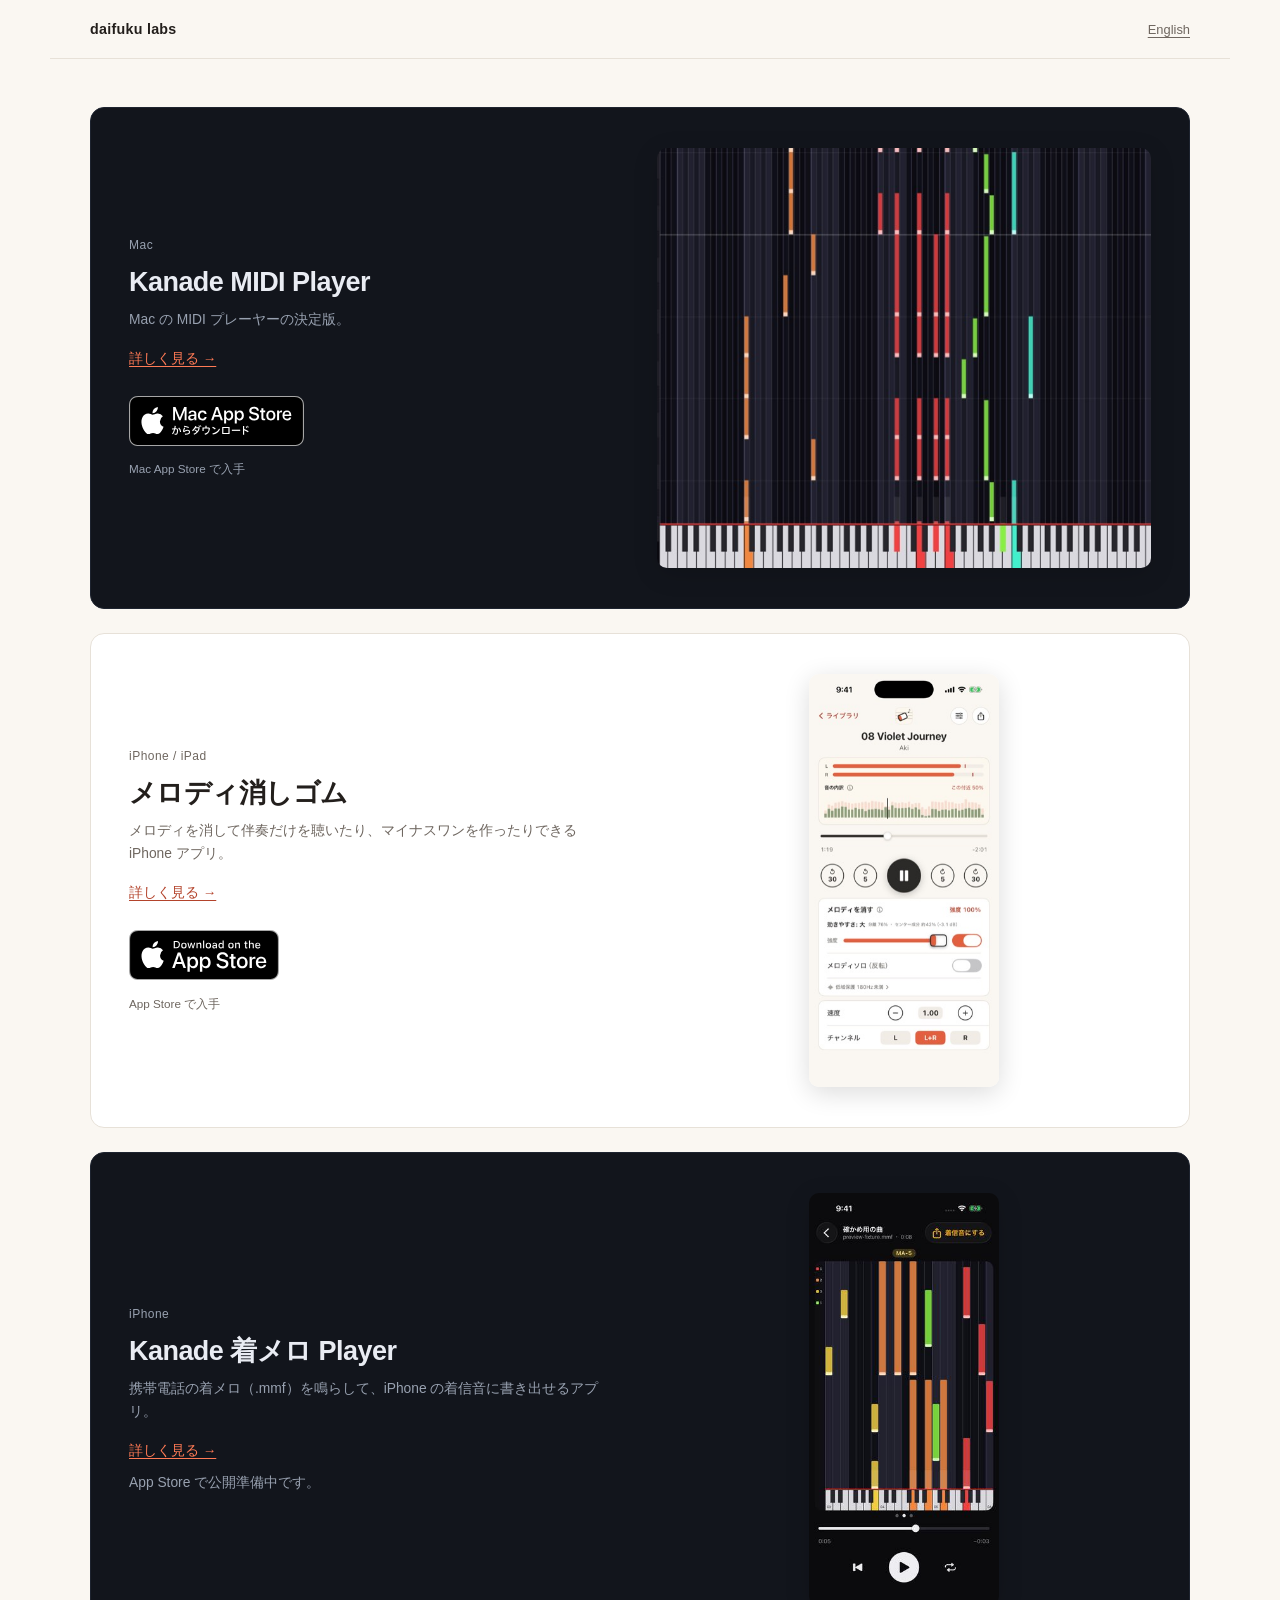
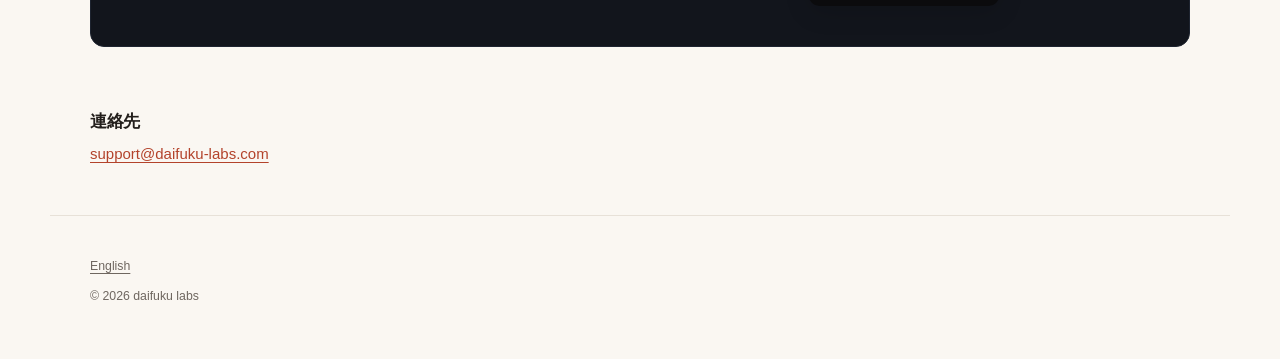
==== commit 0107521b: "deploy 2026-10-11 source: 1b6a671" ====
--- a/index.html
+++ b/index.html
@@ -4,7 +4,7 @@
 <meta charset="utf-8">
 <meta name="viewport" content="width=device-width, initial-scale=1">
 <title>daifuku labs｜iPhone と Mac のアプリ</title>
-<meta name="description" content="Kanade MIDI Player（Mac）、メロディ消しゴム（iPhone）、Kanade 着メロ プレーヤー（iPhone）を作っています。">
+<meta name="description" content="Kanade MIDI Player（Mac）、メロディ消しゴム（iPhone）、Kanade 着メロ Player（iPhone）を作っています。">
 <link rel="canonical" href="https://daifuku-labs.com/">
 <link rel="alternate" hreflang="ja" href="https://daifuku-labs.com/">
 <link rel="alternate" hreflang="en" href="https://daifuku-labs.com/en/">
@@ -12,7 +12,7 @@
 <meta property="og:type" content="website">
 <meta property="og:site_name" content="daifuku labs">
 <meta property="og:title" content="daifuku labs｜iPhone と Mac のアプリ">
-<meta property="og:description" content="Kanade MIDI Player（Mac）、メロディ消しゴム（iPhone）、Kanade 着メロ プレーヤー（iPhone）を作っています。">
+<meta property="og:description" content="Kanade MIDI Player（Mac）、メロディ消しゴム（iPhone）、Kanade 着メロ Player（iPhone）を作っています。">
 <meta property="og:url" content="https://daifuku-labs.com/">
 <meta property="og:image" content="https://daifuku-labs.com/assets/og/top.jpg">
 <meta property="og:locale" content="ja_JP">
@@ -70,7 +70,7 @@
   <article class="row kanade-ringtone">
     <div class="row-txt">
       <p class="plat">iPhone</p>
-      <h2><a href="/kanade-ringtone/">Kanade 着メロ プレーヤー</a></h2>
+      <h2><a href="/kanade-ringtone/">Kanade 着メロ Player</a></h2>
       <p class="tag">携帯電話の着メロ（.mmf）を鳴らして、iPhone の着信音に書き出せるアプリ。</p>
       <p class="more"><a href="/kanade-ringtone/">詳しく見る &rarr;</a></p>
       <!-- APPSTORE_URL: 審査通過後に App Store のバッジ（ほかのカードと同じ形）に差し替え -->
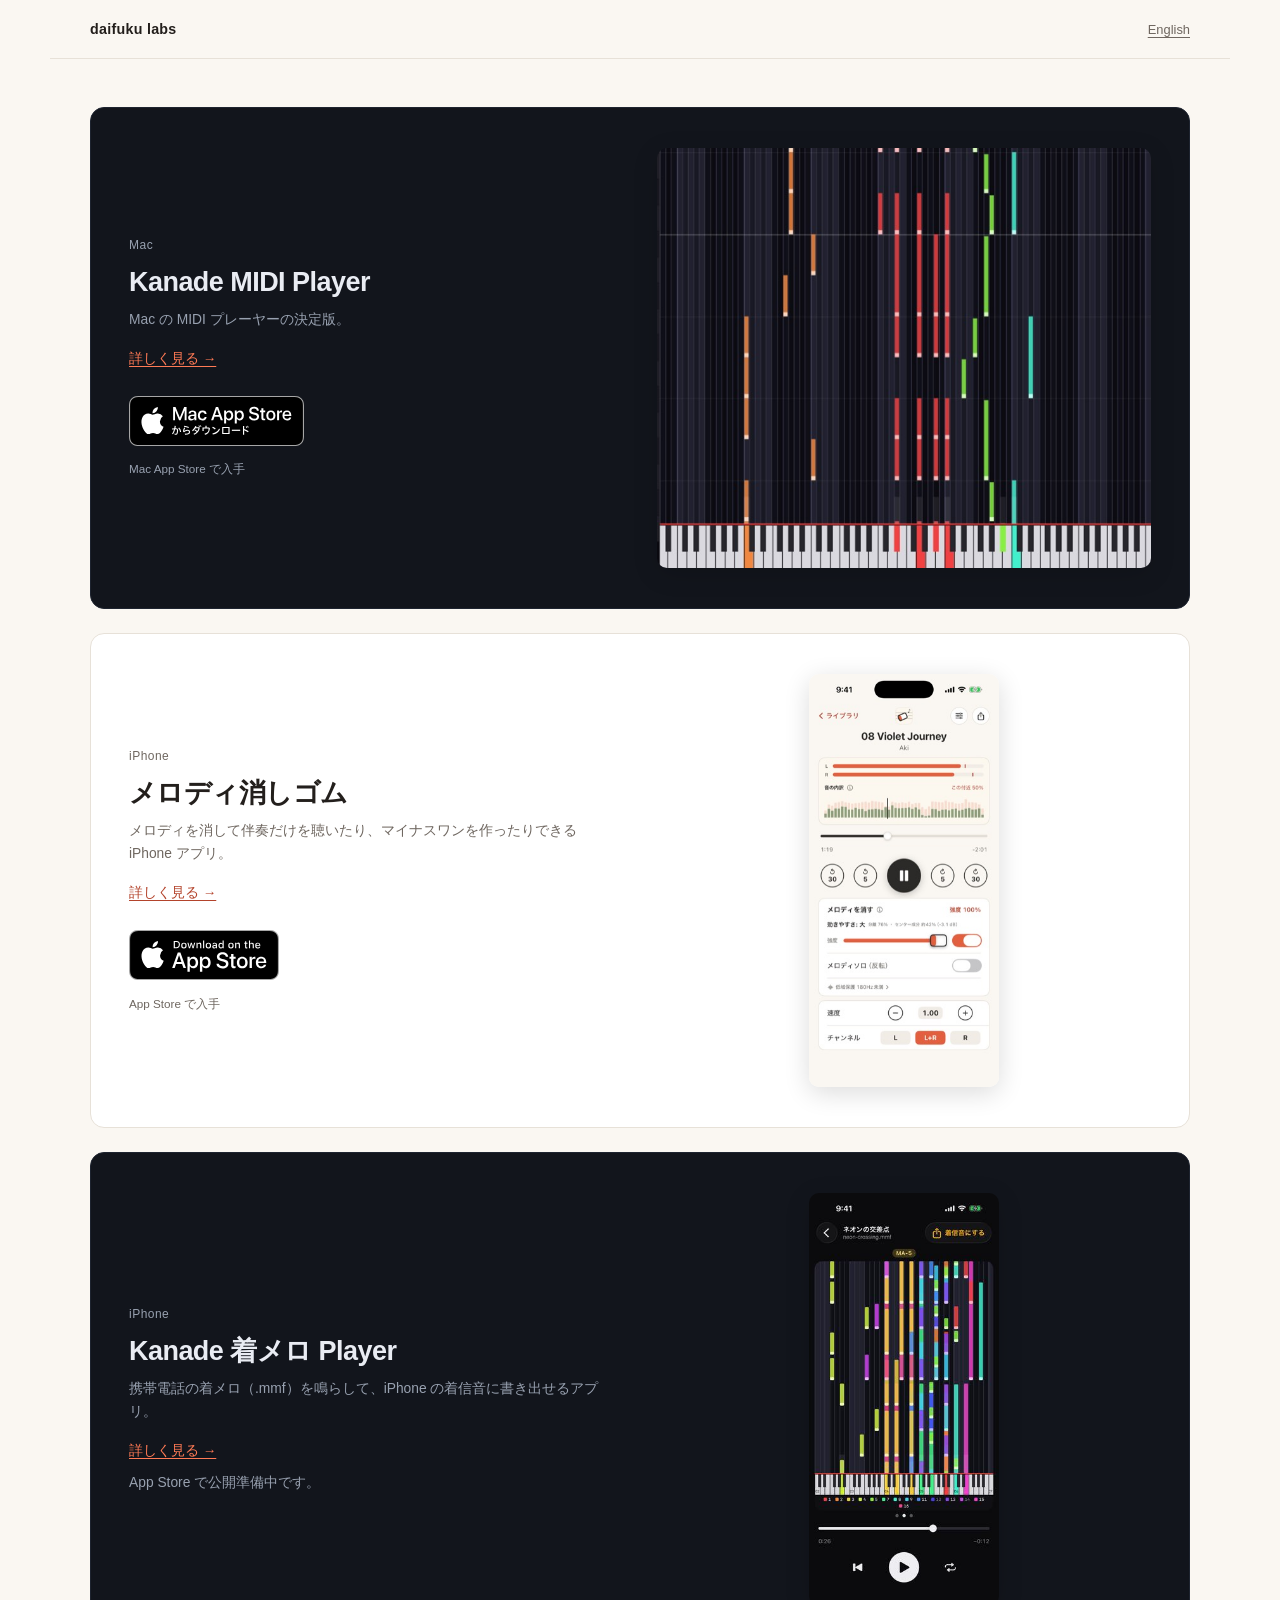
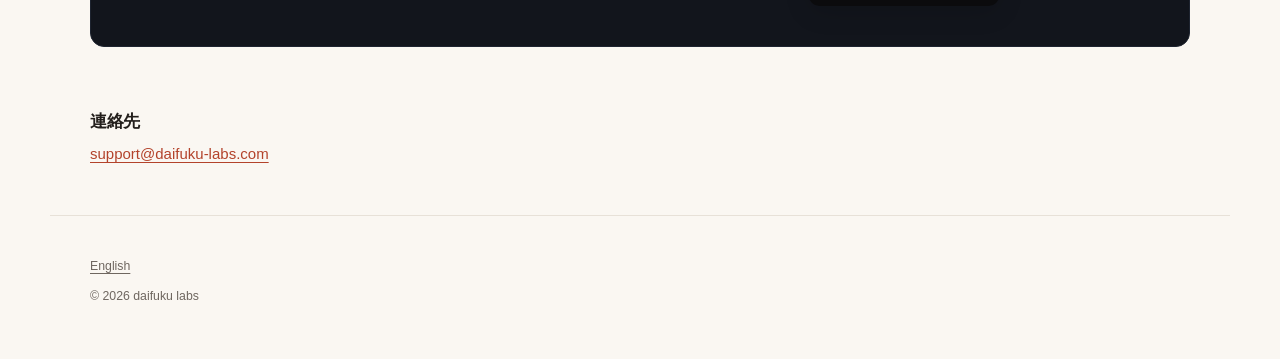
==== commit d14b358a: "deploy 2026-10-13 source: f9066ab" ====
--- a/index.html
+++ b/index.html
@@ -3,16 +3,16 @@
 <head>
 <meta charset="utf-8">
 <meta name="viewport" content="width=device-width, initial-scale=1">
-<title>daifuku labs｜iPhone と Mac のアプリ</title>
-<meta name="description" content="Kanade MIDI Player（Mac）、メロディ消しゴム（iPhone）、Kanade 着メロ Player（iPhone）を作っています。">
+<title>daifuku labs｜Mac の MIDI プレーヤーと iPhone の音楽アプリ</title>
+<meta name="description" content="Mac で MIDI を見て聴く Kanade MIDI Player、ボーカルやメロディを消して伴奏を作る iPhone アプリ メロディ消しゴム、ケータイの着メロ（.mmf）を iPhone の着信音にする Kanade 着メロ Player。daifuku labs の個人開発アプリです。">
 <link rel="canonical" href="https://daifuku-labs.com/">
 <link rel="alternate" hreflang="ja" href="https://daifuku-labs.com/">
 <link rel="alternate" hreflang="en" href="https://daifuku-labs.com/en/">
 <link rel="alternate" hreflang="x-default" href="https://daifuku-labs.com/en/">
 <meta property="og:type" content="website">
 <meta property="og:site_name" content="daifuku labs">
-<meta property="og:title" content="daifuku labs｜iPhone と Mac のアプリ">
-<meta property="og:description" content="Kanade MIDI Player（Mac）、メロディ消しゴム（iPhone）、Kanade 着メロ Player（iPhone）を作っています。">
+<meta property="og:title" content="daifuku labs｜Mac の MIDI プレーヤーと iPhone の音楽アプリ">
+<meta property="og:description" content="Mac で MIDI を見て聴く Kanade MIDI Player、ボーカルやメロディを消して伴奏を作る iPhone アプリ メロディ消しゴム、ケータイの着メロ（.mmf）を iPhone の着信音にする Kanade 着メロ Player。daifuku labs の個人開発アプリです。">
 <meta property="og:url" content="https://daifuku-labs.com/">
 <meta property="og:image" content="https://daifuku-labs.com/assets/og/top.jpg">
 <meta property="og:locale" content="ja_JP">
@@ -59,7 +59,7 @@
   </article>
   <article class="row melody-eraser">
     <div class="row-txt">
-      <p class="plat">iPhone / iPad</p>
+      <p class="plat">iPhone</p>
       <h2><a href="/melody-eraser/">メロディ消しゴム</a></h2>
       <p class="tag">メロディを消して伴奏だけを聴いたり、マイナスワンを作ったりできる iPhone アプリ。</p>
       <p class="more"><a href="/melody-eraser/">詳しく見る &rarr;</a></p>
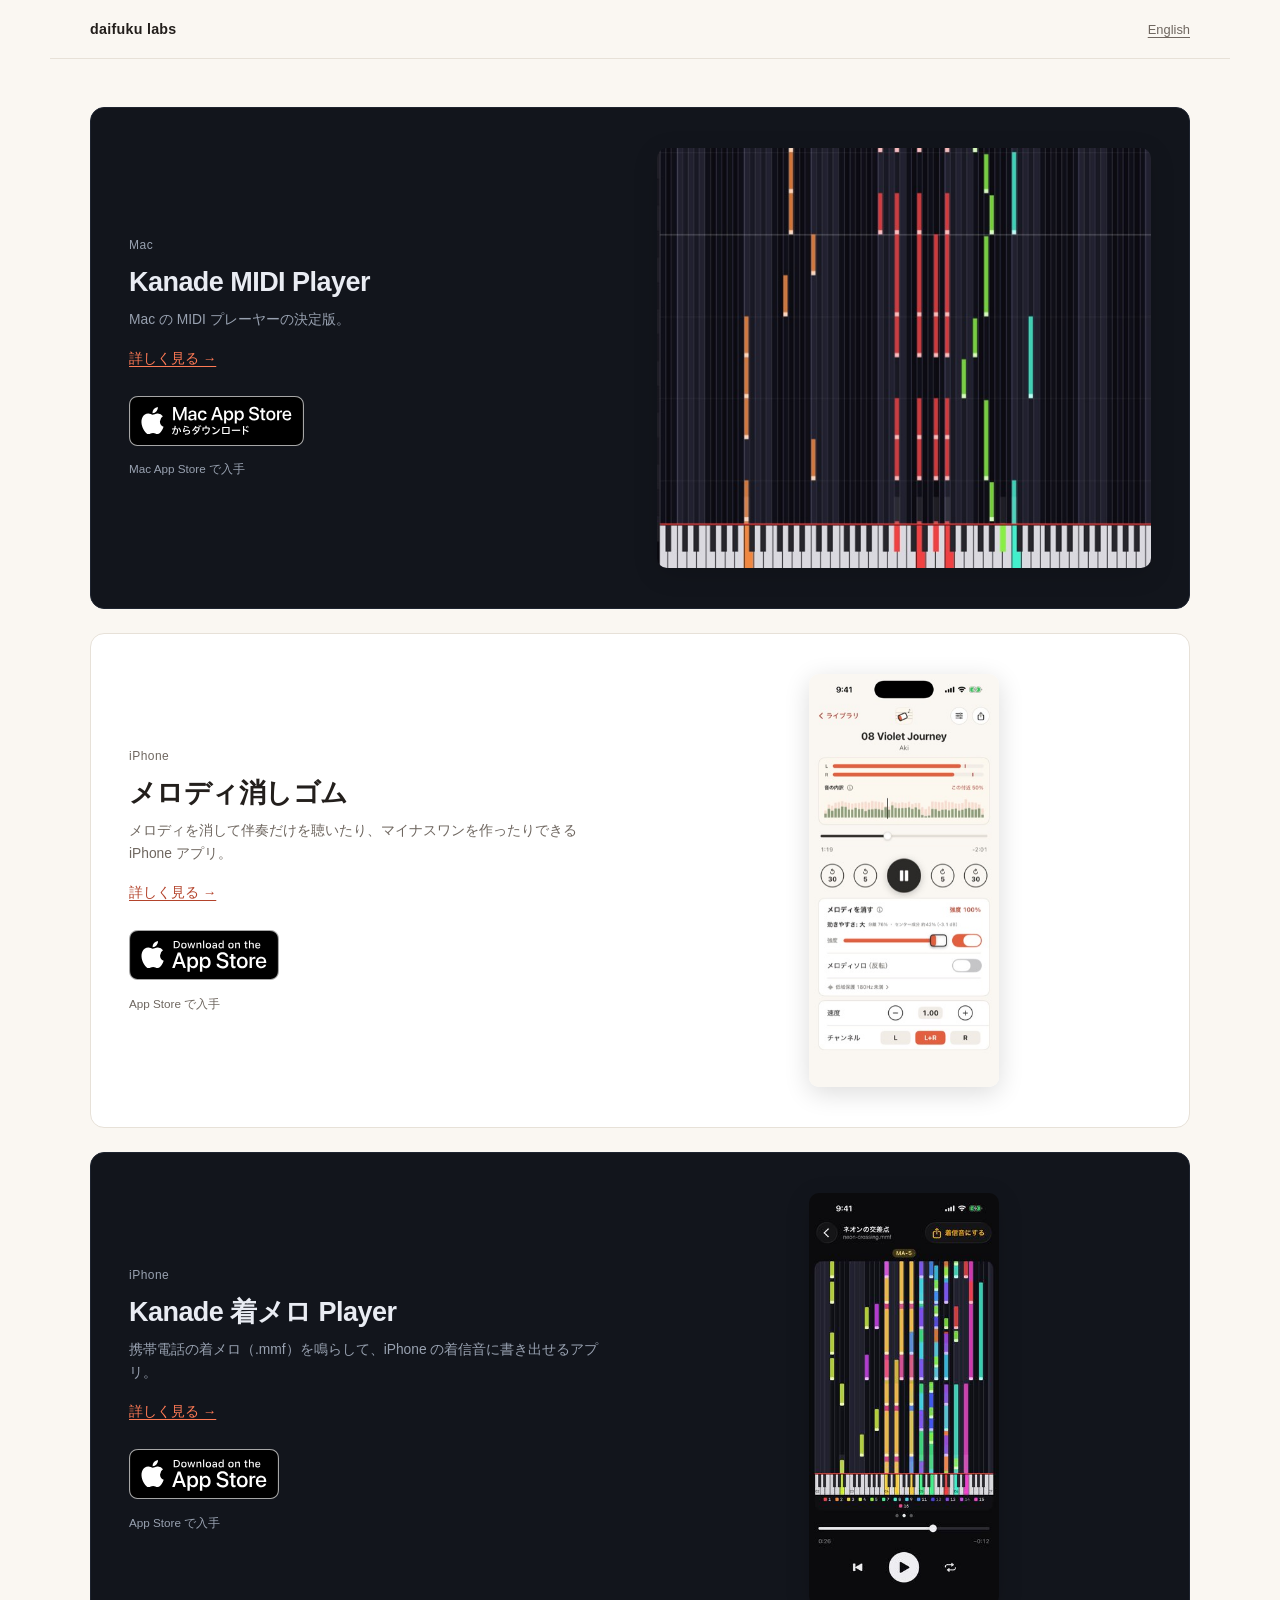
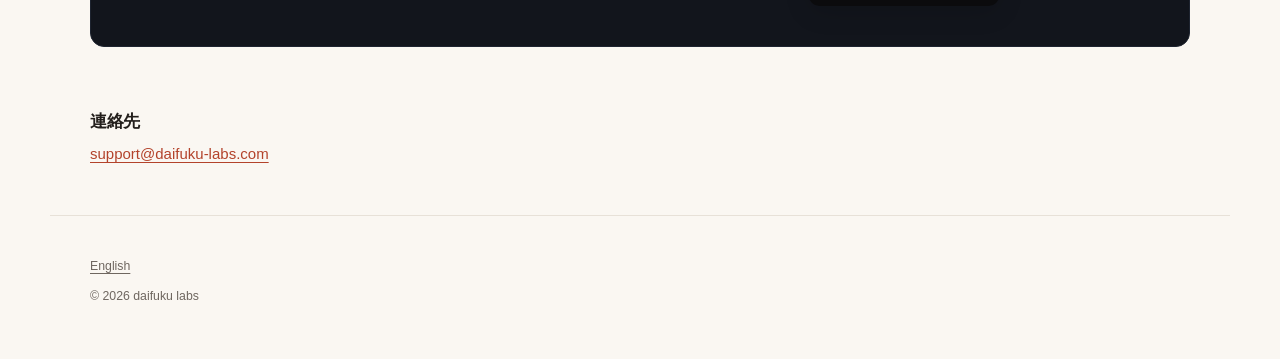
==== commit 76ae18f8: "deploy 2026-10-16 source: adc9a3b" ====
--- a/index.html
+++ b/index.html
@@ -73,8 +73,7 @@
       <h2><a href="/kanade-ringtone/">Kanade 着メロ Player</a></h2>
       <p class="tag">携帯電話の着メロ（.mmf）を鳴らして、iPhone の着信音に書き出せるアプリ。</p>
       <p class="more"><a href="/kanade-ringtone/">詳しく見る &rarr;</a></p>
-      <!-- APPSTORE_URL: 審査通過後に App Store のバッジ（ほかのカードと同じ形）に差し替え -->
-      <p class="tag">App Store で公開準備中です。</p>
+      <div class="cta"><span class="badge-wrap"><a class="badge" href="https://apps.apple.com/app/apple-store/id6821332533?pt=129254985&amp;ct=site&amp;mt=8"><img src="/assets/img/appstore-badge.svg" alt="App Store で入手" width="150" height="50"></a><span class="badge-note">App Store で入手</span></span></div>
     </div>
     <figure class="row-img phone"><img class="" src="/assets/img/kanade-ringtone/flow.jpg" srcset="/assets/img/kanade-ringtone/flow.jpg 1x, /assets/img/kanade-ringtone/flow@2x.jpg 2x" width="300" height="652" alt="FLOW の再生画面。鍵盤に向かって色分けされたノーツが落ちてくる" loading="lazy" decoding="async"></figure>
   </article>
